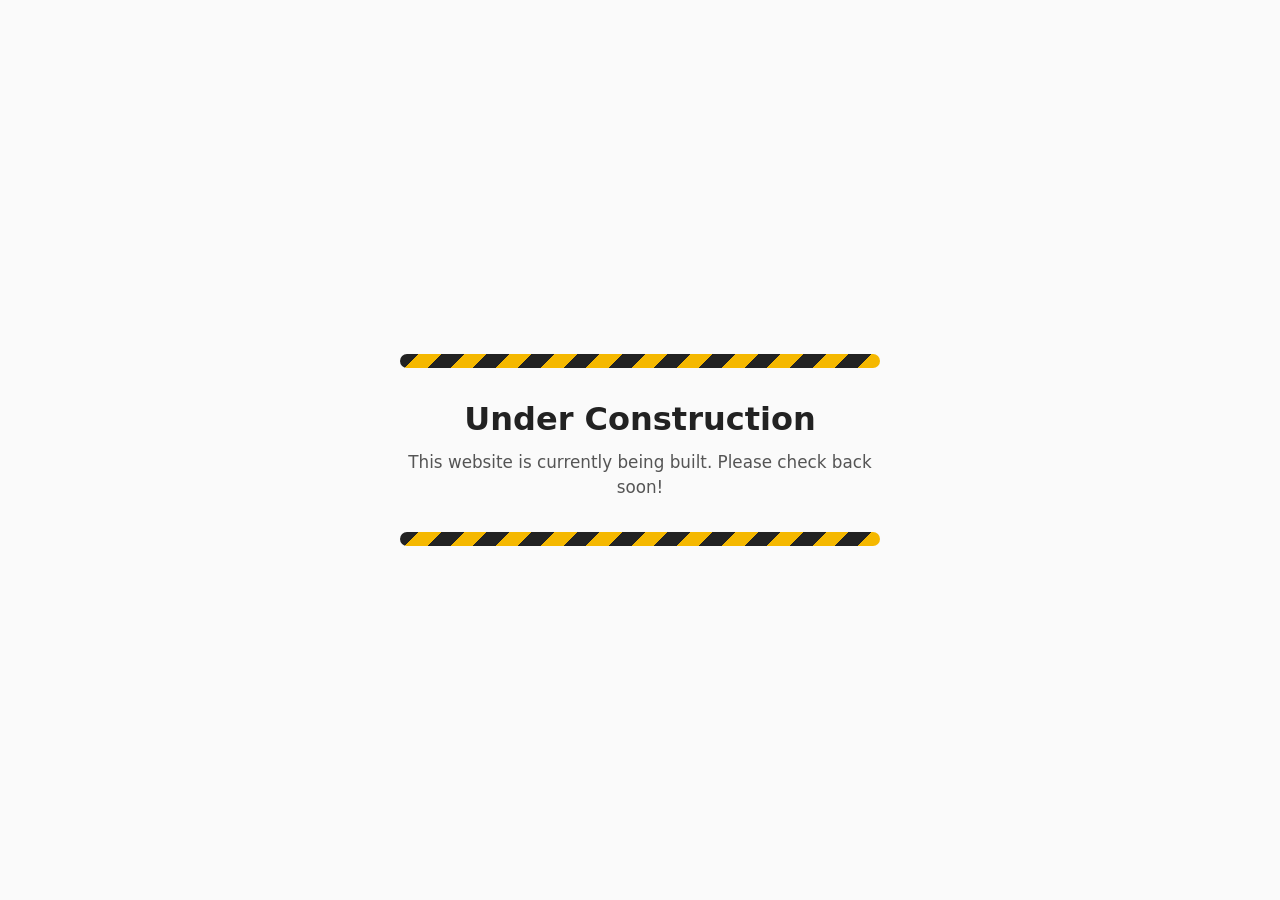
==== index.html @ c9ca651b "first commit" ====
<!DOCTYPE html>
<html lang="en">
<head>
  <meta charset="UTF-8">
  <meta name="viewport" content="width=device-width, initial-scale=1">
  <title>Under Construction</title>
  <style>
    * { box-sizing: border-box; margin: 0; padding: 0; }

    html, body { height: 100%; }

    body {
      display: flex;
      align-items: center;
      justify-content: center;
      font-family: system-ui, -apple-system, "Segoe UI", Roboto, sans-serif;
      background: #fafafa;
      color: #222;
      text-align: center;
      padding: 1.5rem;
    }

    .box {
      max-width: 480px;
    }

    .stripe {
      height: 14px;
      width: 100%;
      margin: 0 auto 2rem;
      border-radius: 7px;
      background: repeating-linear-gradient(
        -45deg,
        #f5b800,
        #f5b800 16px,
        #222 16px,
        #222 32px
      );
    }

    h1 {
      font-size: 2rem;
      margin-bottom: 0.75rem;
    }

    p {
      font-size: 1.05rem;
      color: #555;
      line-height: 1.5;
    }

    @media (prefers-color-scheme: dark) {
      body { background: #181818; color: #f0f0f0; }
      p { color: #aaa; }
    }
  </style>
</head>
<body>
  <main class="box">
    <div class="stripe"></div>
    <h1>Under Construction</h1>
    <p>This website is currently being built. Please check back soon!</p>
    <div class="stripe" style="margin: 2rem auto 0;"></div>
  </main>
</body>
</html>
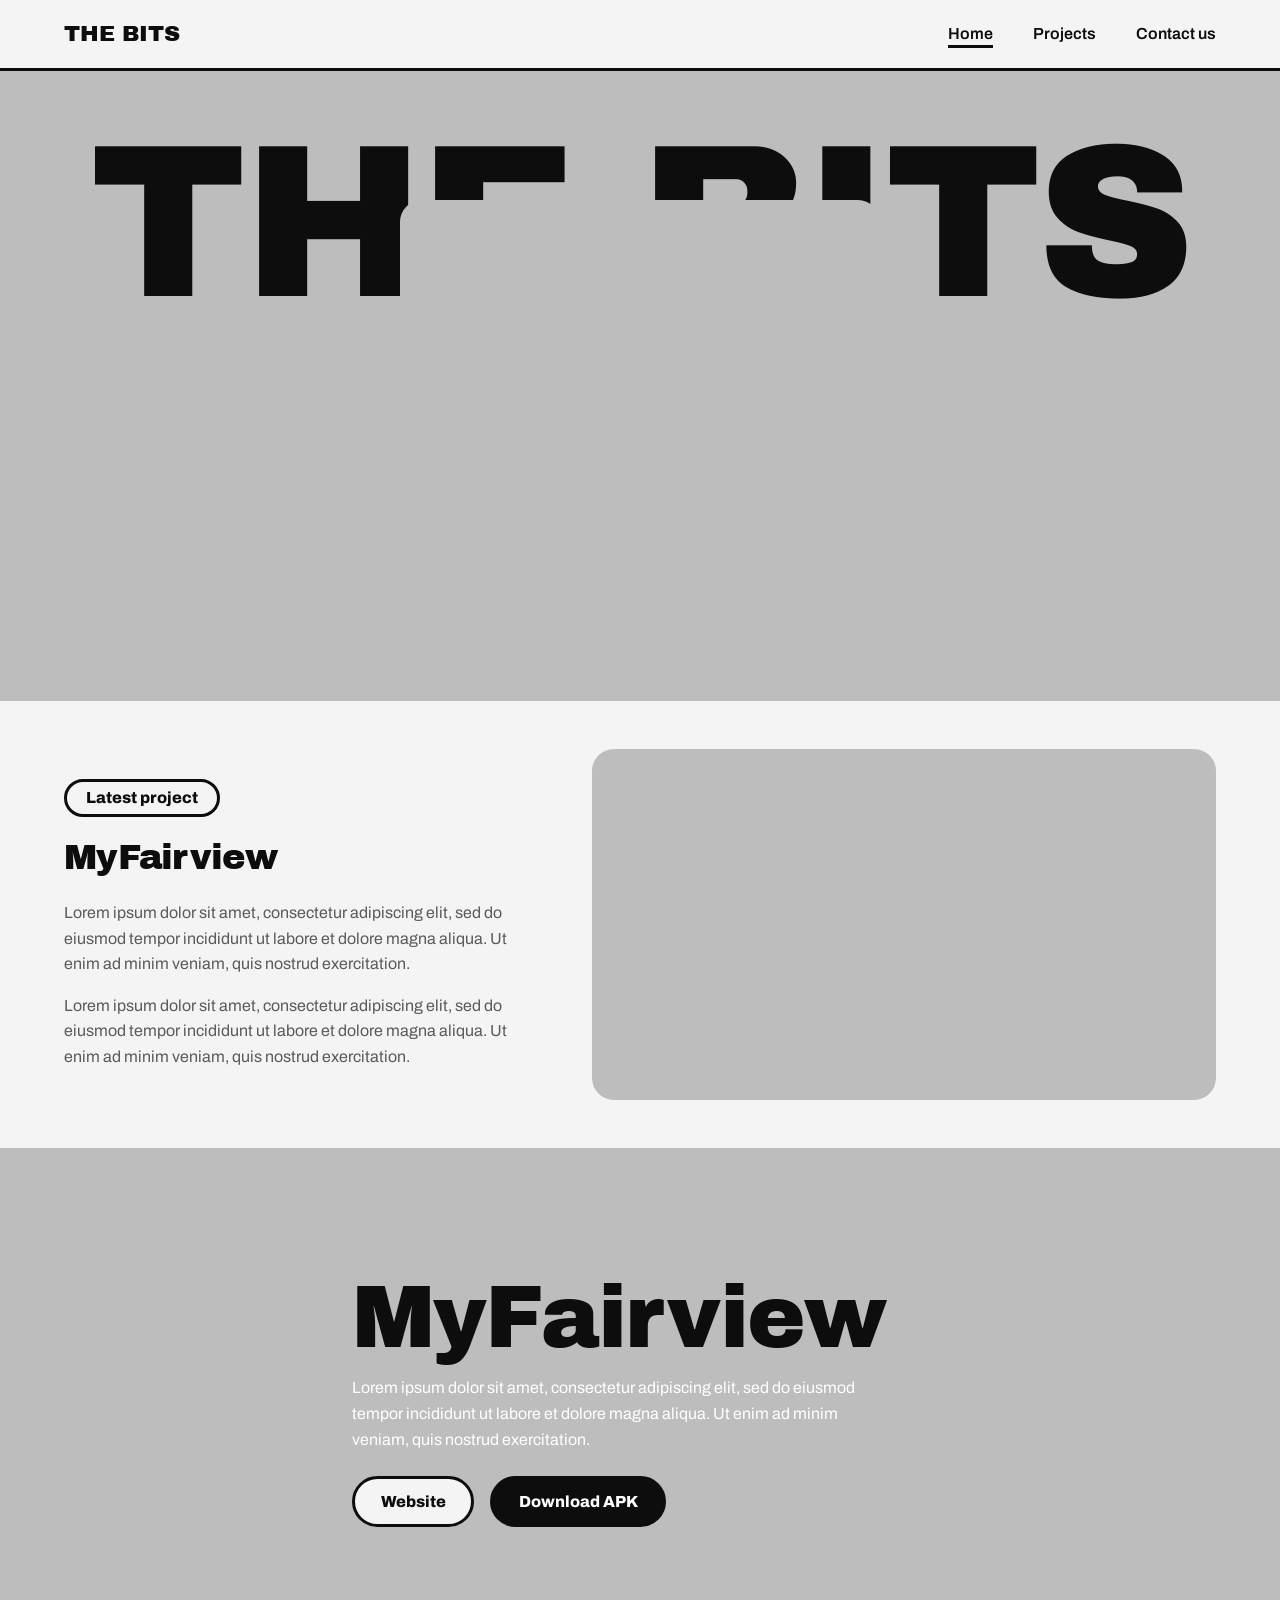
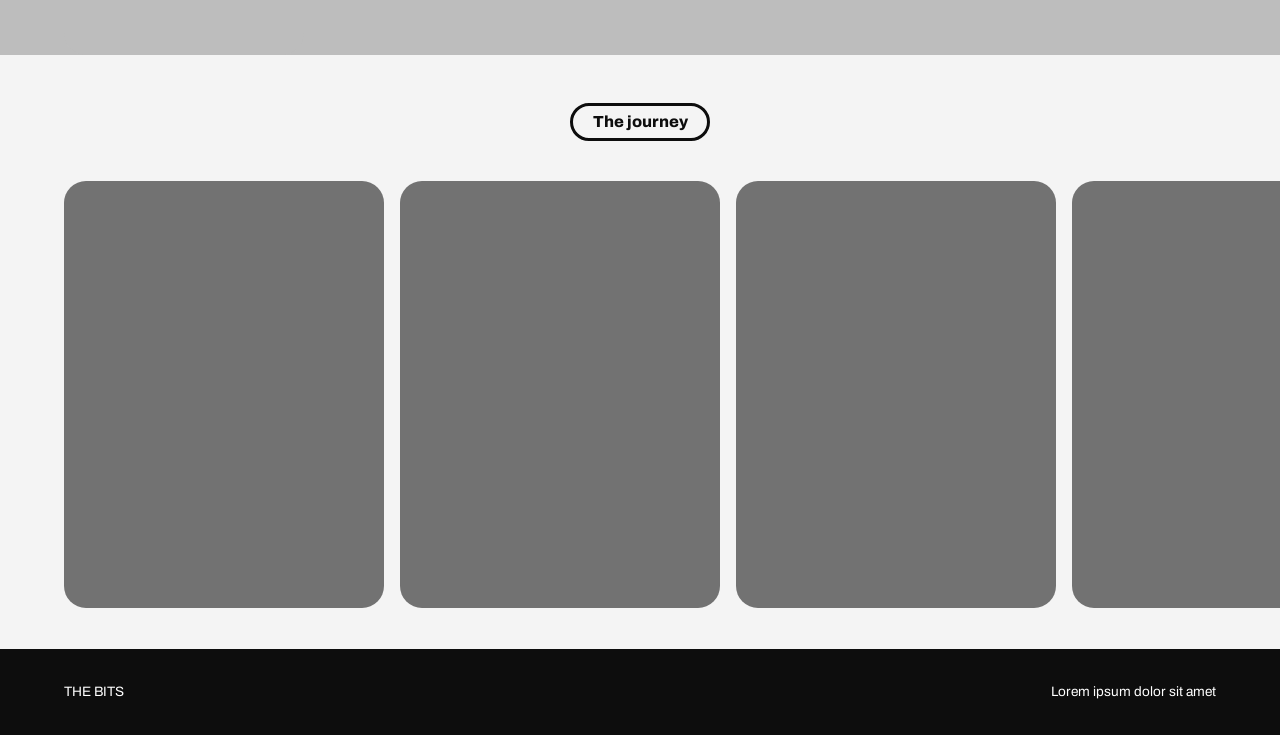
==== commit 8ded0b99: "Commit" ====
--- a/index.html
+++ b/index.html
@@ -1,66 +1,69 @@
 <!DOCTYPE html>
-<html lang="en">
-<head>
-  <meta charset="UTF-8">
-  <meta name="viewport" content="width=device-width, initial-scale=1">
-  <title>Under Construction</title>
-  <style>
-    * { box-sizing: border-box; margin: 0; padding: 0; }
+<html lang="en"><head><meta charset="utf-8">
+<meta name="viewport" content="width=device-width, initial-scale=1">
+<title>THE BITS</title><link rel="stylesheet" href="style.css"></head><body>
+<header class="nav">
+  <a class="logo" href="index.html">THE BITS</a>
+  <nav><ul>
+    <li><a href="index.html" class="active">Home</a></li>
+    <li><a href="projects.html" class="">Projects</a></li>
+    <li><a href="contact.html" class="">Contact us</a></li>
+  </ul></nav>
+</header>
+<!-- D: HERO. Big text sits BEHIND the png. Put a transparent PNG in the box. -->
+<section class="hero">
+  <h1>THE BITS</h1>
+  <div class="media">
+    <!-- <img src="F_Images/hero.png" alt=""> -->
+  </div>
+</section>
 
-    html, body { height: 100%; }
+<!-- A: LATEST PROJECT + DEMO VIDEO -->
+<section class="latest">
+  <div>
+    <span class="pill">Latest project</span>
+    <h2>MyFairview</h2><br>
+    <p>Lorem ipsum dolor sit amet, consectetur adipiscing elit, sed do eiusmod tempor incididunt ut labore et dolore magna aliqua. Ut enim ad minim veniam, quis nostrud exercitation.</p><p>Lorem ipsum dolor sit amet, consectetur adipiscing elit, sed do eiusmod tempor incididunt ut labore et dolore magna aliqua. Ut enim ad minim veniam, quis nostrud exercitation.</p>
+  </div>
+  <div class="media wide">
+    <!-- <video src="F_Website/myfairview-demo.mp4" controls></video> -->
+  </div>
+</section>
 
-    body {
-      display: flex;
-      align-items: center;
-      justify-content: center;
-      font-family: system-ui, -apple-system, "Segoe UI", Roboto, sans-serif;
-      background: #fafafa;
-      color: #222;
-      text-align: center;
-      padding: 1.5rem;
-    }
+<!-- B: PHONE RECORDING + BACKGROUND PHOTO + BUTTONS -->
+<section class="band">
+  <div class="media bg">
+    <!-- background photo: <img src="F_Images/band-bg.jpg" alt=""> -->
+  </div>
+  <div class="band-inner">
+    <div class="media phone">
+      <!-- <video src="F_App/myfairview-phone.mp4" autoplay muted loop playsinline></video> -->
+    </div>
+    <div>
+      <h2>MyFairview</h2>
+      <p>Lorem ipsum dolor sit amet, consectetur adipiscing elit, sed do eiusmod tempor incididunt ut labore et dolore magna aliqua. Ut enim ad minim veniam, quis nostrud exercitation.</p>
+      <div class="btns">
+        <a class="btn light" href="#">Website</a>
+        <a class="btn" href="F_App/myfairview.apk" download>Download APK</a>
+      </div>
+    </div>
+  </div>
+</section>
 
-    .box {
-      max-width: 480px;
-    }
-
-    .stripe {
-      height: 14px;
-      width: 100%;
-      margin: 0 auto 2rem;
-      border-radius: 7px;
-      background: repeating-linear-gradient(
-        -45deg,
-        #f5b800,
-        #f5b800 16px,
-        #222 16px,
-        #222 32px
-      );
-    }
-
-    h1 {
-      font-size: 2rem;
-      margin-bottom: 0.75rem;
-    }
-
-    p {
-      font-size: 1.05rem;
-      color: #555;
-      line-height: 1.5;
-    }
-
-    @media (prefers-color-scheme: dark) {
-      body { background: #181818; color: #f0f0f0; }
-      p { color: #aaa; }
-    }
-  </style>
-</head>
-<body>
-  <main class="box">
-    <div class="stripe"></div>
-    <h1>Under Construction</h1>
-    <p>This website is currently being built. Please check back soon!</p>
-    <div class="stripe" style="margin: 2rem auto 0;"></div>
-  </main>
-</body>
-</html>+<!-- C: CAROUSEL — journey photos. Add as many slides as you want. -->
+<section class="center" style="padding-bottom:1rem"><span class="pill">The journey</span></section>
+<div class="carousel">
+  <div class="media"><!-- <img src="F_Carousel/1.jpg" alt=""> --></div>
+  <div class="media"><!-- <img src="F_Carousel/2.jpg" alt=""> --></div>
+  <div class="media"><!-- <img src="F_Carousel/3.jpg" alt=""> --></div>
+  <div class="media"><!-- <img src="F_Carousel/4.jpg" alt=""> --></div>
+  <div class="media"><!-- <img src="F_Carousel/5.jpg" alt=""> --></div>
+  <div class="media"><!-- <img src="F_Carousel/6.jpg" alt=""> --></div>
+  <div class="media"><!-- <img src="F_Carousel/7.jpg" alt=""> --></div>
+  <div class="media"><!-- <img src="F_Carousel/8.jpg" alt=""> --></div>
+  <div class="media"><!-- <img src="F_Carousel/9.jpg" alt=""> --></div>
+  <div class="media"><!-- <img src="F_Carousel/10.jpg" alt=""> --></div>
+  <div class="media"><!-- <img src="F_Carousel/11.jpg" alt=""> --></div>
+  <div class="media"><!-- <img src="F_Carousel/12.jpg" alt=""> --></div>
+</div><br>
+<footer><span>THE BITS</span><span>Lorem ipsum dolor sit amet</span></footer></body></html>
--- a/style.css
+++ b/style.css
@@ -0,0 +1,132 @@
+/* =====================================================
+   THE BITS — ALL COLORS, FONTS & TEXT SIZES LIVE HERE
+   Change a value in :root and it updates every page.
+   ===================================================== */
+@import url('https://fonts.googleapis.com/css2?family=Archivo:wght@400;600;800;900&family=Archivo+Black&display=swap');
+
+:root {
+  /* ---- COLORS ---- */
+  --c-bg:        #f4f4f4;   /* page background */
+  --c-text:      #0d0d0d;   /* main text */
+  --c-text-soft: #5a5a5a;   /* paragraphs */
+  --c-dark:      #0d0d0d;   /* nav, buttons, footer */
+  --c-on-dark:   #ffffff;   /* text on dark */
+  --c-media:     #bdbdbd;   /* grey placeholder for photos/videos */
+  --c-band:      #8f8f8f;   /* grey section bands */
+  --c-card:      #dcdcdc;   /* contact cards */
+
+  /* ---- FONTS ---- */
+  --f-display: 'Archivo Black', 'Arial Black', sans-serif;  /* big bold titles */
+  --f-body:    'Archivo', Arial, sans-serif;                /* everything else */
+
+  /* ---- TEXT SIZES ---- */
+  --t-hero:    clamp(4rem, 17vw, 14rem);   /* "THE BITS" */
+  --t-title:   clamp(2.4rem, 7vw, 5.5rem); /* page/section titles */
+  --t-sub:     clamp(1.4rem, 3vw, 2.2rem); /* project names */
+  --t-body:    1rem;
+  --t-small:   .85rem;
+
+  /* ---- LAYOUT ---- */
+  --radius: 22px;
+  --pad: clamp(1rem, 5vw, 4rem);
+}
+
+/* ---------- base ---------- */
+* { box-sizing: border-box; margin: 0; }
+body { background: var(--c-bg); color: var(--c-text); font: var(--t-body)/1.6 var(--f-body); }
+a { color: inherit; text-decoration: none; }
+p { color: var(--c-text-soft); max-width: 60ch; }
+h1, h2, h3 { font-family: var(--f-display); line-height: .95; font-weight: 400; letter-spacing: -.02em; }
+h1 { font-size: var(--t-title); }
+h2 { font-size: var(--t-sub); }
+section { padding: 3rem var(--pad); position: relative; }
+
+/* ---------- nav ---------- */
+.nav { display: flex; justify-content: space-between; align-items: center; padding: 1rem var(--pad);
+  background: var(--c-bg); border-bottom: 3px solid var(--c-dark); position: sticky; top: 0; z-index: 10; }
+.logo { font-family: var(--f-display); font-size: 1.4rem; }
+.nav ul { display: flex; gap: clamp(1rem, 4vw, 2.5rem); list-style: none; padding: 0; font-weight: 600; }
+.nav a:hover, .nav a.active { text-decoration: underline; text-underline-offset: 6px; text-decoration-thickness: 3px; }
+
+/* ---------- MEDIA PLACEHOLDERS ----------
+   Every grey box is <div class="media ...">.
+   To add a photo/video, put an <img> or <video> INSIDE the div.
+   The grey disappears automatically.                          */
+.media { background: var(--c-media); border-radius: var(--radius); overflow: hidden; position: relative; }
+.media:has(img, video) { background: none; }
+.media img, .media video { width: 100%; height: 100%; object-fit: cover; display: block; }
+.phone { aspect-ratio: 9 / 19; width: min(100%, 240px); }
+.wide  { aspect-ratio: 16 / 9; width: 100%; }
+.bg { position: absolute; inset: 0; border-radius: 0; z-index: 0; } /* full-section background photo */
+
+/* ---------- pills, buttons ---------- */
+.pill { display: inline-block; border: 3px solid var(--c-dark); border-radius: 99px; padding: .2rem 1.2rem;
+  font-weight: 800; background: var(--c-bg); margin-bottom: 1.5rem; }
+.btn { display: inline-block; padding: .6rem 1.6rem; border-radius: 99px; background: var(--c-dark);
+  color: var(--c-on-dark); font-weight: 800; border: 3px solid var(--c-dark); }
+.btn.light { background: var(--c-bg); color: var(--c-text); }
+.btn:hover { transform: translateY(-2px); }
+
+/* ---------- HOME: hero (D) ---------- */
+.hero { background: var(--c-media); min-height: 70vh; display: grid; place-items: center; overflow: hidden; padding: 0; }
+.hero h1 { font-size: var(--t-hero); position: absolute; top: 8%; left: 0; right: 0; text-align: center; z-index: 1; }
+.hero .media { z-index: 2; width: min(80%, 480px); aspect-ratio: 1; margin-top: 12vh; }
+
+/* ---------- HOME: latest project (A) ---------- */
+.latest { display: grid; grid-template-columns: 1fr 1.3fr; gap: 3rem; align-items: center; }
+.latest p + p { margin-top: 1rem; }
+
+/* ---------- HOME: project band (B) ---------- */
+.band { background: var(--c-band); overflow: hidden; }
+.band-inner { position: relative; z-index: 1; display: flex; gap: 3rem; align-items: center; flex-wrap: wrap; }
+.band .phone { margin: -5rem 0; } /* phone sticks out of the band */
+.band h2 { font-size: var(--t-title); margin-bottom: 1rem; }
+.band p { color: var(--c-on-dark); }
+.band .btns { display: flex; gap: 1rem; margin-top: 1.5rem; flex-wrap: wrap; }
+.band-inner > div:last-child { padding: 5rem 0; }
+
+/* ---------- HOME: carousel (C) ----------
+   Swipe / scroll sideways. Add as many .slide as you want.   */
+.carousel { display: flex; gap: 1rem; overflow-x: auto; scroll-snap-type: x mandatory; padding: 0 var(--pad) 1rem; }
+.carousel .media { flex: 0 0 min(70%, 320px); aspect-ratio: 3 / 4; scroll-snap-align: center; background-color: #727272; }
+.center { text-align: center; }
+
+/* ---------- PROJECTS page ---------- */
+.page-hero { background: var(--c-media); padding: 5rem var(--pad); text-align: center; position: relative; overflow: hidden; }
+.page-hero h1 { position: relative; z-index: 1; font-size: var(--t-hero); }
+.project { background: var(--c-band); padding-top: 4rem; }
+.project.special { background: var(--c-dark); }
+.project.special h2, .project.special p { color: var(--c-on-dark); }
+.project .pill { position: absolute; top: -1.3rem; left: 50%; transform: translateX(-50%); margin: 0; }
+.project-media { display: flex; gap: 2rem; align-items: flex-end; justify-content: center; }
+.project.flip .project-media { flex-direction: row-reverse; }
+.project-media .wide { max-width: 640px; }
+.project .text { margin-top: 2rem; max-width: 70ch; margin-inline: auto; }
+.project .text p { color: inherit; }
+.achievements { background: var(--c-dark); color: var(--c-on-dark); }
+.achievements ul { list-style: none; padding: 0; display: grid; gap: 1rem; grid-template-columns: repeat(auto-fit, minmax(220px, 1fr)); }
+.achievements li { border: 3px solid var(--c-on-dark); border-radius: var(--radius); padding: 1.2rem; }
+.achievements li strong { display: block; font-family: var(--f-display); font-weight: 400; font-size: 1.3rem; }
+.achievements p { color: var(--c-media); }
+.achievements h2 { margin-bottom: 1.5rem; }
+
+/* ---------- CONTACT page ---------- */
+.contact-top { text-align: center; }
+.contact-top p { margin: 1.5rem auto 0; }
+.cards { display: grid; grid-template-columns: repeat(auto-fit, minmax(190px, 1fr)); gap: 1.2rem; padding: 0 var(--pad) 3rem; }
+.card { background: var(--c-card); border: 3px solid var(--c-dark); border-radius: var(--radius); padding: 1.5rem; }
+.card svg { width: 38px; height: 38px; fill: var(--c-dark); margin-bottom: 1rem; }
+.card strong { display: block; font-family: var(--f-display); font-weight: 400; }
+.card span { color: var(--c-text-soft); font-size: var(--t-small); }
+.contact-photo { height: 340px; border-radius: 0; }
+
+/* ---------- footer ---------- */
+footer { background: var(--c-dark); color: var(--c-on-dark); padding: 2rem var(--pad); font-size: var(--t-small); display: flex; justify-content: space-between; }
+
+/* ---------- mobile ---------- */
+@media (max-width: 760px) {
+  .latest { grid-template-columns: 1fr; }
+  .project-media, .project.flip .project-media { flex-direction: column; align-items: center; }
+  .band .phone { margin: 0; }
+  .band-inner > div:last-child { padding: 0; }
+}
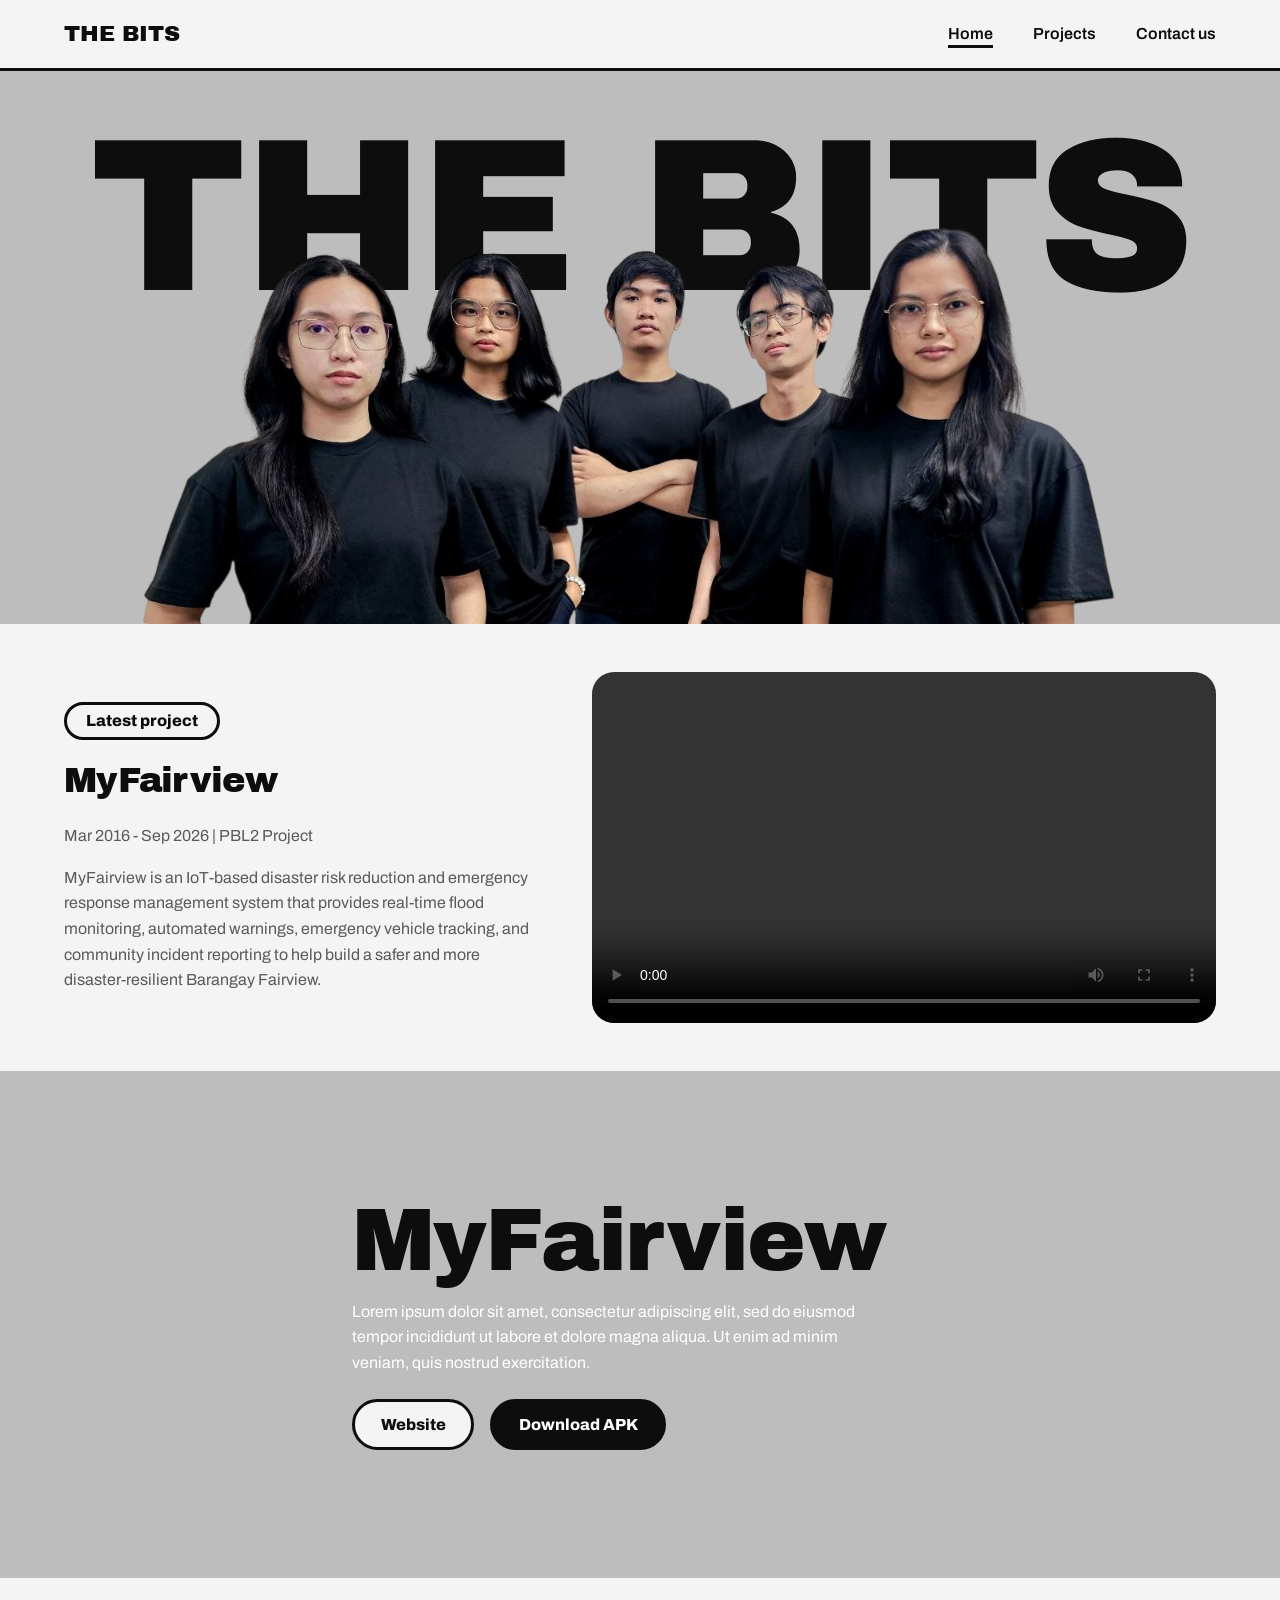
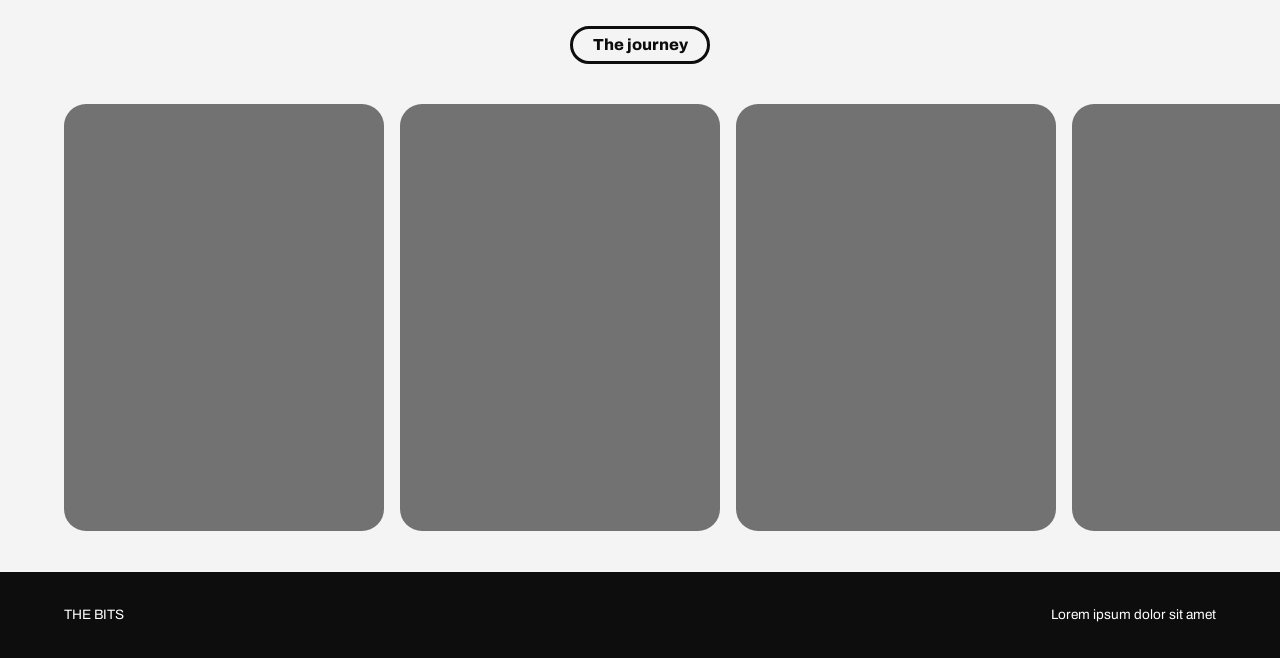
==== commit 4e8d195b: "Check" ====
--- a/index.html
+++ b/index.html
@@ -14,7 +14,7 @@
 <section class="hero">
   <h1>THE BITS</h1>
   <div class="media">
-    <!-- <img src="F_Images/hero.png" alt=""> -->
+    <img src="F_Images/GP.png" alt="">
   </div>
 </section>
 
@@ -23,10 +23,10 @@
   <div>
     <span class="pill">Latest project</span>
     <h2>MyFairview</h2><br>
-    <p>Lorem ipsum dolor sit amet, consectetur adipiscing elit, sed do eiusmod tempor incididunt ut labore et dolore magna aliqua. Ut enim ad minim veniam, quis nostrud exercitation.</p><p>Lorem ipsum dolor sit amet, consectetur adipiscing elit, sed do eiusmod tempor incididunt ut labore et dolore magna aliqua. Ut enim ad minim veniam, quis nostrud exercitation.</p>
+    <p>Mar 2016 - Sep 2026 | PBL2 Project</p><p>MyFairview is an IoT-based disaster risk reduction and emergency response management system that provides real-time flood monitoring, automated warnings, emergency vehicle tracking, and community incident reporting to help build a safer and more disaster-resilient Barangay Fairview.</p>
   </div>
   <div class="media wide">
-    <!-- <video src="F_Website/myfairview-demo.mp4" controls></video> -->
+    <video src="F_Website/ExampleVid.mp4" controls></video>
   </div>
 </section>
 
@@ -37,13 +37,13 @@
   </div>
   <div class="band-inner">
     <div class="media phone">
-      <!-- <video src="F_App/myfairview-phone.mp4" autoplay muted loop playsinline></video> -->
+      <video src="F_App/MyFairview_Example.mp4" autoplay muted loop playsinline></video>
     </div>
     <div>
       <h2>MyFairview</h2>
       <p>Lorem ipsum dolor sit amet, consectetur adipiscing elit, sed do eiusmod tempor incididunt ut labore et dolore magna aliqua. Ut enim ad minim veniam, quis nostrud exercitation.</p>
       <div class="btns">
-        <a class="btn light" href="#">Website</a>
+        <a class="btn light" href="https://msha30.github.io/MyFairview/">Website</a>
         <a class="btn" href="F_App/myfairview.apk" download>Download APK</a>
       </div>
     </div>
--- a/style.css
+++ b/style.css
@@ -68,9 +68,9 @@
 .btn:hover { transform: translateY(-2px); }
 
 /* ---------- HOME: hero (D) ---------- */
-.hero { background: var(--c-media); min-height: 70vh; display: grid; place-items: center; overflow: hidden; padding: 0; }
+.hero { background: var(--c-media); min-height: 30vh; display: grid; place-items: center; overflow: hidden; padding: 0; }
 .hero h1 { font-size: var(--t-hero); position: absolute; top: 8%; left: 0; right: 0; text-align: center; z-index: 1; }
-.hero .media { z-index: 2; width: min(80%, 480px); aspect-ratio: 1; margin-top: 12vh; }
+.hero .media { z-index: 2; width: min(80%, 1080px); aspect-ratio: 2.3; margin-top: 12vh; }
 
 /* ---------- HOME: latest project (A) ---------- */
 .latest { display: grid; grid-template-columns: 1fr 1.3fr; gap: 3rem; align-items: center; }
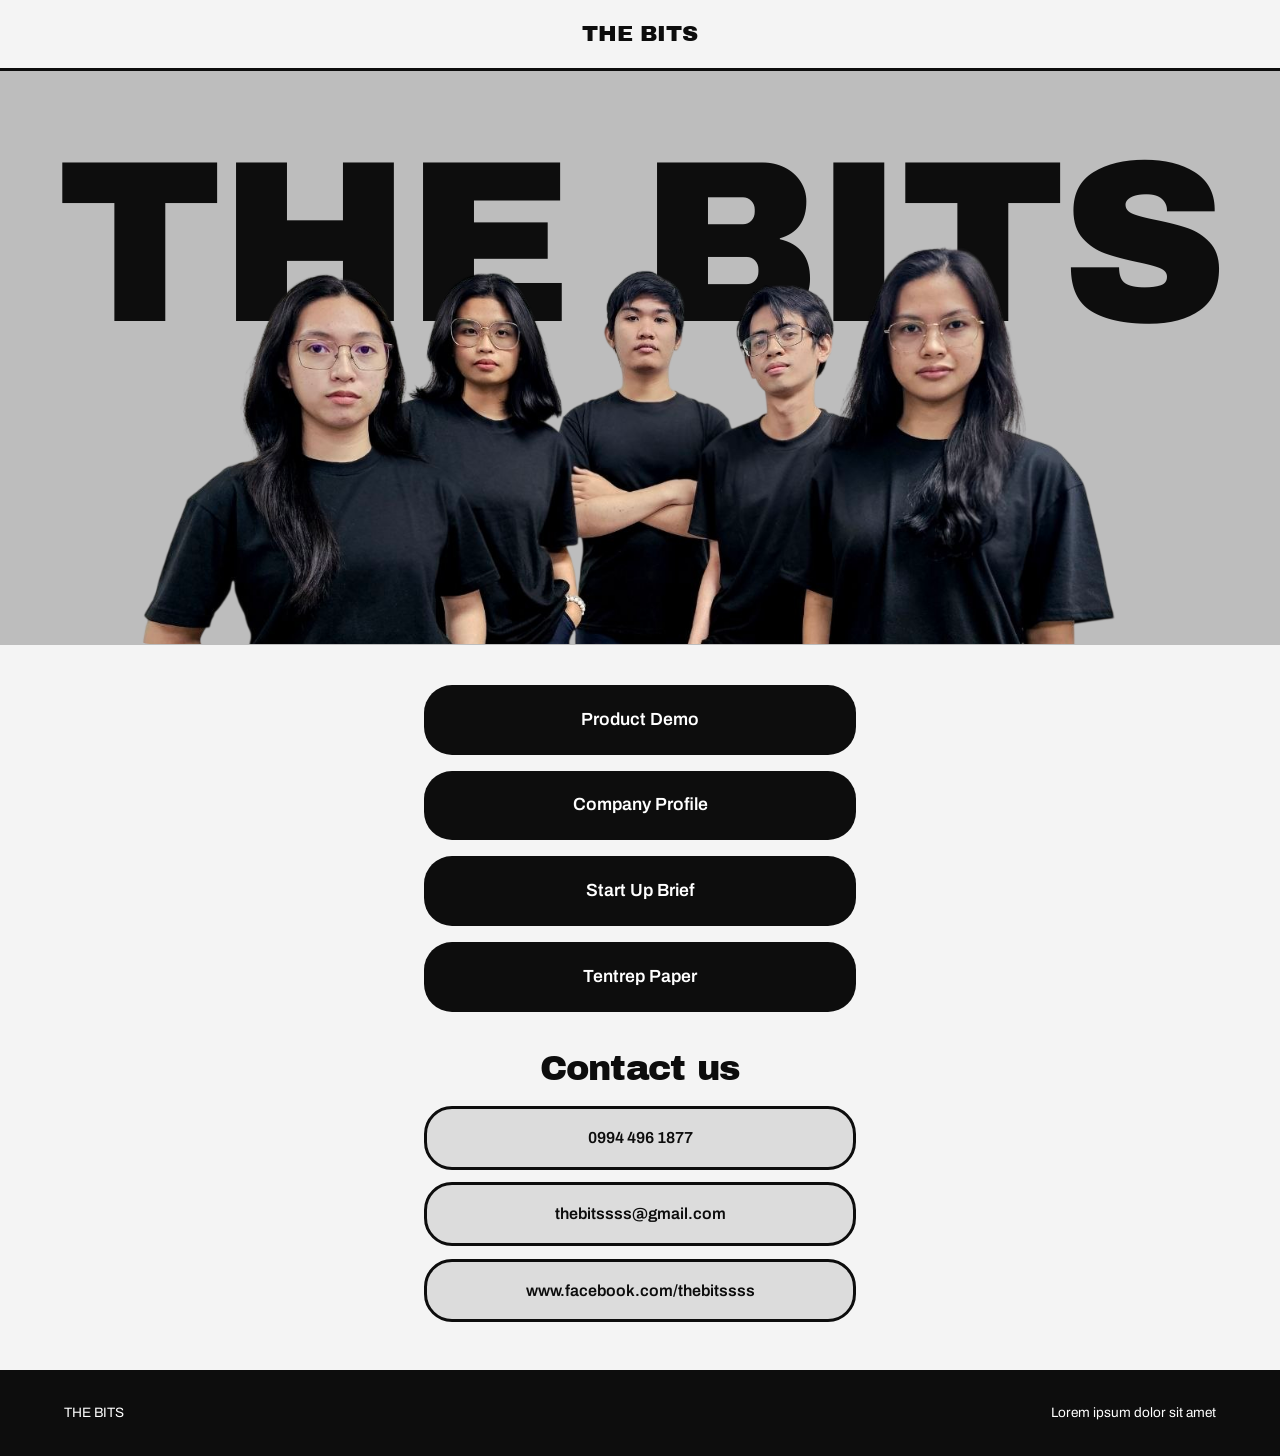
==== commit 643e2124: "Adjust" ====
--- a/index.html
+++ b/index.html
@@ -4,12 +4,7 @@
 <title>THE BITS</title><link rel="stylesheet" href="style.css"></head><body>
 <header class="nav">
   <a class="logo" href="index.html">THE BITS</a>
-  <nav><ul>
-    <li><a href="index.html" class="active">Home</a></li>
-    <li><a href="projects.html" class="">Projects</a></li>
-    <li><a href="contact.html" class="">Contact us</a></li>
-  </ul></nav>
-</header>
+  </header>
 <!-- D: HERO. Big text sits BEHIND the png. Put a transparent PNG in the box. -->
 <section class="hero">
   <h1>THE BITS</h1>
@@ -18,52 +13,30 @@
   </div>
 </section>
 
-<!-- A: LATEST PROJECT + DEMO VIDEO -->
-<section class="latest">
-  <div>
-    <span class="pill">Latest project</span>
-    <h2>MyFairview</h2><br>
-    <p>Mar 2016 - Sep 2026 | PBL2 Project</p><p>MyFairview is an IoT-based disaster risk reduction and emergency response management system that provides real-time flood monitoring, automated warnings, emergency vehicle tracking, and community incident reporting to help build a safer and more disaster-resilient Barangay Fairview.</p>
-  </div>
-  <div class="media wide">
-    <video src="F_Website/ExampleVid.mp4" controls></video>
-  </div>
+<!-- ============ LINK LIST ============ -->
+<section class="links">
+  <a class="link-btn" href="#" target="_blank" rel="noopener">Product Demo</a>
+  <a class="link-btn" href="#" target="_blank" rel="noopener">Company Profile</a>
+  <a class="link-btn" href="https://drive.google.com/file/d/137h_nHQdsZjE1wdwB-RceeWCKYjRRDox/view?usp=drive_link" target="_blank" rel="noopener">Start Up Brief</a>
+  <a class="link-btn" href="#" target="_blank" rel="noopener">Tentrep Paper</a>
 </section>
 
-<!-- B: PHONE RECORDING + BACKGROUND PHOTO + BUTTONS -->
-<section class="band">
-  <div class="media bg">
-    <!-- background photo: <img src="F_Images/band-bg.jpg" alt=""> -->
-  </div>
-  <div class="band-inner">
-    <div class="media phone">
-      <video src="F_App/MyFairview_Example.mp4" autoplay muted loop playsinline></video>
-    </div>
-    <div>
-      <h2>MyFairview</h2>
-      <p>Lorem ipsum dolor sit amet, consectetur adipiscing elit, sed do eiusmod tempor incididunt ut labore et dolore magna aliqua. Ut enim ad minim veniam, quis nostrud exercitation.</p>
-      <div class="btns">
-        <a class="btn light" href="https://msha30.github.io/MyFairview/">Website</a>
-        <a class="btn" href="F_App/myfairview.apk" download>Download APK</a>
-      </div>
-    </div>
-  </div>
+<!-- ============ CONTACT DETAILS ============ -->
+<section class="contact">
+  <h2>Contact us</h2>
+  <button class="contact-item" data-copy="0994 496 1877">0994 496 1877<small></small></button>
+  <button class="contact-item" data-copy="thebitssss@gmail.com">thebitssss@gmail.com<small></small></button>
+  <a class="contact-item" href="https://www.facebook.com/thebitssss" target="_blank" rel="noopener">www.facebook.com/thebitssss<small></small></a>
 </section>
-
-<!-- C: CAROUSEL — journey photos. Add as many slides as you want. -->
-<section class="center" style="padding-bottom:1rem"><span class="pill">The journey</span></section>
-<div class="carousel">
-  <div class="media"><!-- <img src="F_Carousel/1.jpg" alt=""> --></div>
-  <div class="media"><!-- <img src="F_Carousel/2.jpg" alt=""> --></div>
-  <div class="media"><!-- <img src="F_Carousel/3.jpg" alt=""> --></div>
-  <div class="media"><!-- <img src="F_Carousel/4.jpg" alt=""> --></div>
-  <div class="media"><!-- <img src="F_Carousel/5.jpg" alt=""> --></div>
-  <div class="media"><!-- <img src="F_Carousel/6.jpg" alt=""> --></div>
-  <div class="media"><!-- <img src="F_Carousel/7.jpg" alt=""> --></div>
-  <div class="media"><!-- <img src="F_Carousel/8.jpg" alt=""> --></div>
-  <div class="media"><!-- <img src="F_Carousel/9.jpg" alt=""> --></div>
-  <div class="media"><!-- <img src="F_Carousel/10.jpg" alt=""> --></div>
-  <div class="media"><!-- <img src="F_Carousel/11.jpg" alt=""> --></div>
-  <div class="media"><!-- <img src="F_Carousel/12.jpg" alt=""> --></div>
-</div><br>
-<footer><span>THE BITS</span><span>Lorem ipsum dolor sit amet</span></footer></body></html>
+<footer><span>THE BITS</span><span>Lorem ipsum dolor sit amet</span></footer><script>
+document.querySelectorAll('[data-copy]').forEach(function (b) {
+  var label = b.querySelector('small'), old = label.textContent;
+  b.addEventListener('click', function () {
+    navigator.clipboard.writeText(b.dataset.copy).then(function () {
+      label.textContent = 'Copied!';
+      setTimeout(function () { label.textContent = old; }, 1500);
+    });
+  });
+});
+</script>
+</body></html>
--- a/style.css
+++ b/style.css
@@ -20,7 +20,7 @@
   --f-body:    'Archivo', Arial, sans-serif;                /* everything else */
 
   /* ---- TEXT SIZES ---- */
-  --t-hero:    clamp(4rem, 17vw, 14rem);   /* "THE BITS" */
+  --t-hero:    18cqw;   /* "THE BITS" */
   --t-title:   clamp(2.4rem, 7vw, 5.5rem); /* page/section titles */
   --t-sub:     clamp(1.4rem, 3vw, 2.2rem); /* project names */
   --t-body:    1rem;
@@ -42,7 +42,7 @@
 section { padding: 3rem var(--pad); position: relative; }
 
 /* ---------- nav ---------- */
-.nav { display: flex; justify-content: space-between; align-items: center; padding: 1rem var(--pad);
+.nav { display: flex; justify-content: center; align-items: center; padding: 1rem var(--pad);
   background: var(--c-bg); border-bottom: 3px solid var(--c-dark); position: sticky; top: 0; z-index: 10; }
 .logo { font-family: var(--f-display); font-size: 1.4rem; }
 .nav ul { display: flex; gap: clamp(1rem, 4vw, 2.5rem); list-style: none; padding: 0; font-weight: 600; }
@@ -55,78 +55,28 @@
 .media { background: var(--c-media); border-radius: var(--radius); overflow: hidden; position: relative; }
 .media:has(img, video) { background: none; }
 .media img, .media video { width: 100%; height: 100%; object-fit: cover; display: block; }
-.phone { aspect-ratio: 9 / 19; width: min(100%, 240px); }
-.wide  { aspect-ratio: 16 / 9; width: 100%; }
-.bg { position: absolute; inset: 0; border-radius: 0; z-index: 0; } /* full-section background photo */
-
-/* ---------- pills, buttons ---------- */
-.pill { display: inline-block; border: 3px solid var(--c-dark); border-radius: 99px; padding: .2rem 1.2rem;
-  font-weight: 800; background: var(--c-bg); margin-bottom: 1.5rem; }
-.btn { display: inline-block; padding: .6rem 1.6rem; border-radius: 99px; background: var(--c-dark);
-  color: var(--c-on-dark); font-weight: 800; border: 3px solid var(--c-dark); }
-.btn.light { background: var(--c-bg); color: var(--c-text); }
-.btn:hover { transform: translateY(-2px); }
 
 /* ---------- HOME: hero (D) ---------- */
-.hero { background: var(--c-media); min-height: 30vh; display: grid; place-items: center; overflow: hidden; padding: 0; }
-.hero h1 { font-size: var(--t-hero); position: absolute; top: 8%; left: 0; right: 0; text-align: center; z-index: 1; }
-.hero .media { z-index: 2; width: min(80%, 1080px); aspect-ratio: 2.3; margin-top: 12vh; }
+.hero { container-type: inline-size; position: relative; overflow: hidden; padding: 0; background: var(--c-media);
+  aspect-ratio: 2.23 / 1; }
+.hero h1 { position: absolute; top: 5cqw; left: 0; right: 0; text-align: center; white-space: nowrap;
+  font-size: var(--t-hero); z-index: 1; }
+.hero .media { position: absolute; z-index: 2; top: 10cqw; left: 10%; width: 80%; aspect-ratio: 2.3; }
 
-/* ---------- HOME: latest project (A) ---------- */
-.latest { display: grid; grid-template-columns: 1fr 1.3fr; gap: 3rem; align-items: center; }
-.latest p + p { margin-top: 1rem; }
+/* ---------- LINK LIST (link-tree style) ---------- */
+.links { max-width: 560px; margin: 0 auto; padding: 2.5rem var(--pad) 1rem; display: grid; gap: 1rem; }
+.link-btn { display: block; position: relative; text-align: center; padding: 1.3rem 3rem; border-radius: 28px;
+  background: var(--c-dark); color: var(--c-on-dark); font-weight: 600; font-size: 1.1rem; }
+.link-btn:hover { transform: translateY(-2px); }
 
-/* ---------- HOME: project band (B) ---------- */
-.band { background: var(--c-band); overflow: hidden; }
-.band-inner { position: relative; z-index: 1; display: flex; gap: 3rem; align-items: center; flex-wrap: wrap; }
-.band .phone { margin: -5rem 0; } /* phone sticks out of the band */
-.band h2 { font-size: var(--t-title); margin-bottom: 1rem; }
-.band p { color: var(--c-on-dark); }
-.band .btns { display: flex; gap: 1rem; margin-top: 1.5rem; flex-wrap: wrap; }
-.band-inner > div:last-child { padding: 5rem 0; }
-
-/* ---------- HOME: carousel (C) ----------
-   Swipe / scroll sideways. Add as many .slide as you want.   */
-.carousel { display: flex; gap: 1rem; overflow-x: auto; scroll-snap-type: x mandatory; padding: 0 var(--pad) 1rem; }
-.carousel .media { flex: 0 0 min(70%, 320px); aspect-ratio: 3 / 4; scroll-snap-align: center; background-color: #727272; }
-.center { text-align: center; }
-
-/* ---------- PROJECTS page ---------- */
-.page-hero { background: var(--c-media); padding: 5rem var(--pad); text-align: center; position: relative; overflow: hidden; }
-.page-hero h1 { position: relative; z-index: 1; font-size: var(--t-hero); }
-.project { background: var(--c-band); padding-top: 4rem; }
-.project.special { background: var(--c-dark); }
-.project.special h2, .project.special p { color: var(--c-on-dark); }
-.project .pill { position: absolute; top: -1.3rem; left: 50%; transform: translateX(-50%); margin: 0; }
-.project-media { display: flex; gap: 2rem; align-items: flex-end; justify-content: center; }
-.project.flip .project-media { flex-direction: row-reverse; }
-.project-media .wide { max-width: 640px; }
-.project .text { margin-top: 2rem; max-width: 70ch; margin-inline: auto; }
-.project .text p { color: inherit; }
-.achievements { background: var(--c-dark); color: var(--c-on-dark); }
-.achievements ul { list-style: none; padding: 0; display: grid; gap: 1rem; grid-template-columns: repeat(auto-fit, minmax(220px, 1fr)); }
-.achievements li { border: 3px solid var(--c-on-dark); border-radius: var(--radius); padding: 1.2rem; }
-.achievements li strong { display: block; font-family: var(--f-display); font-weight: 400; font-size: 1.3rem; }
-.achievements p { color: var(--c-media); }
-.achievements h2 { margin-bottom: 1.5rem; }
-
-/* ---------- CONTACT page ---------- */
-.contact-top { text-align: center; }
-.contact-top p { margin: 1.5rem auto 0; }
-.cards { display: grid; grid-template-columns: repeat(auto-fit, minmax(190px, 1fr)); gap: 1.2rem; padding: 0 var(--pad) 3rem; }
-.card { background: var(--c-card); border: 3px solid var(--c-dark); border-radius: var(--radius); padding: 1.5rem; }
-.card svg { width: 38px; height: 38px; fill: var(--c-dark); margin-bottom: 1rem; }
-.card strong { display: block; font-family: var(--f-display); font-weight: 400; }
-.card span { color: var(--c-text-soft); font-size: var(--t-small); }
-.contact-photo { height: 340px; border-radius: 0; }
+/* ---------- CONTACT DETAILS ---------- */
+.contact { max-width: 560px; margin: 0 auto; padding: 1.5rem var(--pad) 3rem; display: grid; gap: .8rem; text-align: center; }
+.contact h2 { margin-bottom: .5rem; }
+.contact-item { display: block; width: 100%; font: inherit; font-weight: 600; cursor: pointer; padding: 1rem; border-radius: 28px;
+  background: var(--c-card); color: var(--c-text); border: 3px solid var(--c-dark); }
+.contact-item:hover { background: var(--c-media); }
+.contact-item small { display: block; font-weight: 400; color: var(--c-text-soft); font-size: var(--t-small); }
 
 /* ---------- footer ---------- */
 footer { background: var(--c-dark); color: var(--c-on-dark); padding: 2rem var(--pad); font-size: var(--t-small); display: flex; justify-content: space-between; }
 
-/* ---------- mobile ---------- */
-@media (max-width: 760px) {
-  .latest { grid-template-columns: 1fr; }
-  .project-media, .project.flip .project-media { flex-direction: column; align-items: center; }
-  .band .phone { margin: 0; }
-  .band-inner > div:last-child { padding: 0; }
-}
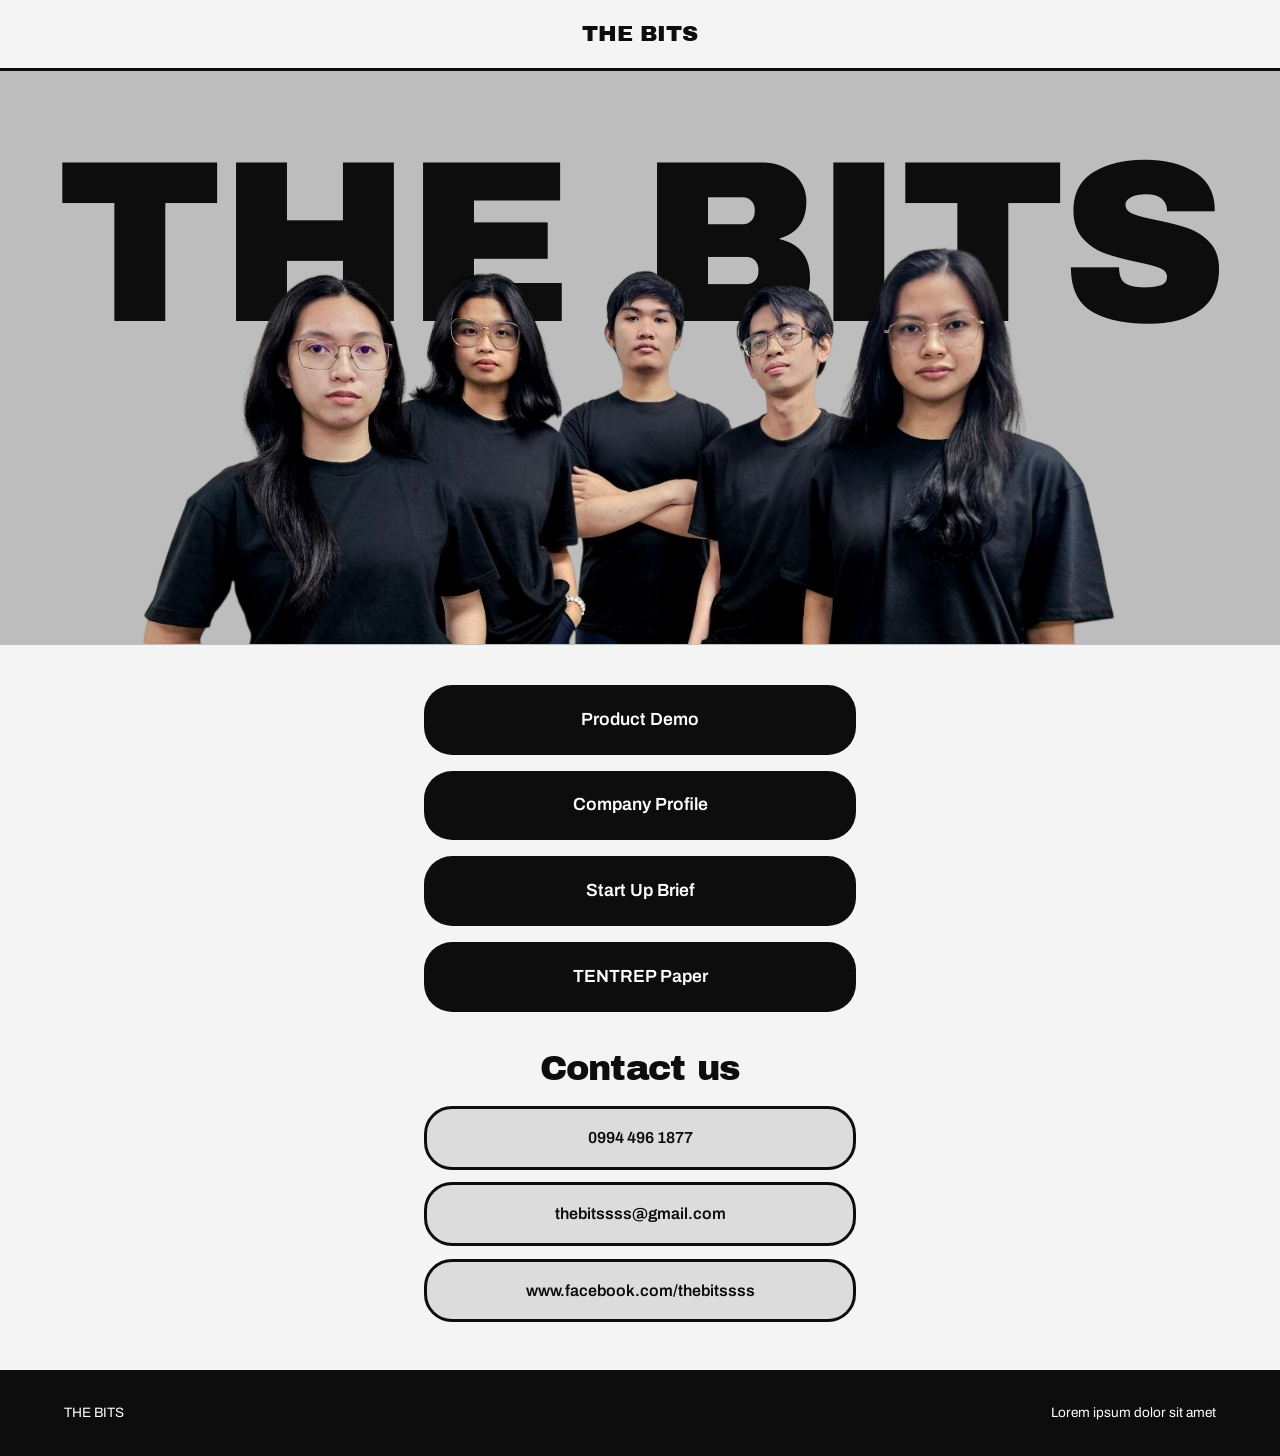
==== commit 8cc40917: "Adjust" ====
--- a/index.html
+++ b/index.html
@@ -18,7 +18,7 @@
   <a class="link-btn" href="#" target="_blank" rel="noopener">Product Demo</a>
   <a class="link-btn" href="#" target="_blank" rel="noopener">Company Profile</a>
   <a class="link-btn" href="https://drive.google.com/file/d/137h_nHQdsZjE1wdwB-RceeWCKYjRRDox/view?usp=drive_link" target="_blank" rel="noopener">Start Up Brief</a>
-  <a class="link-btn" href="#" target="_blank" rel="noopener">Tentrep Paper</a>
+  <a class="link-btn" href="#" target="_blank" rel="noopener">TENTREP Paper</a>
 </section>
 
 <!-- ============ CONTACT DETAILS ============ -->
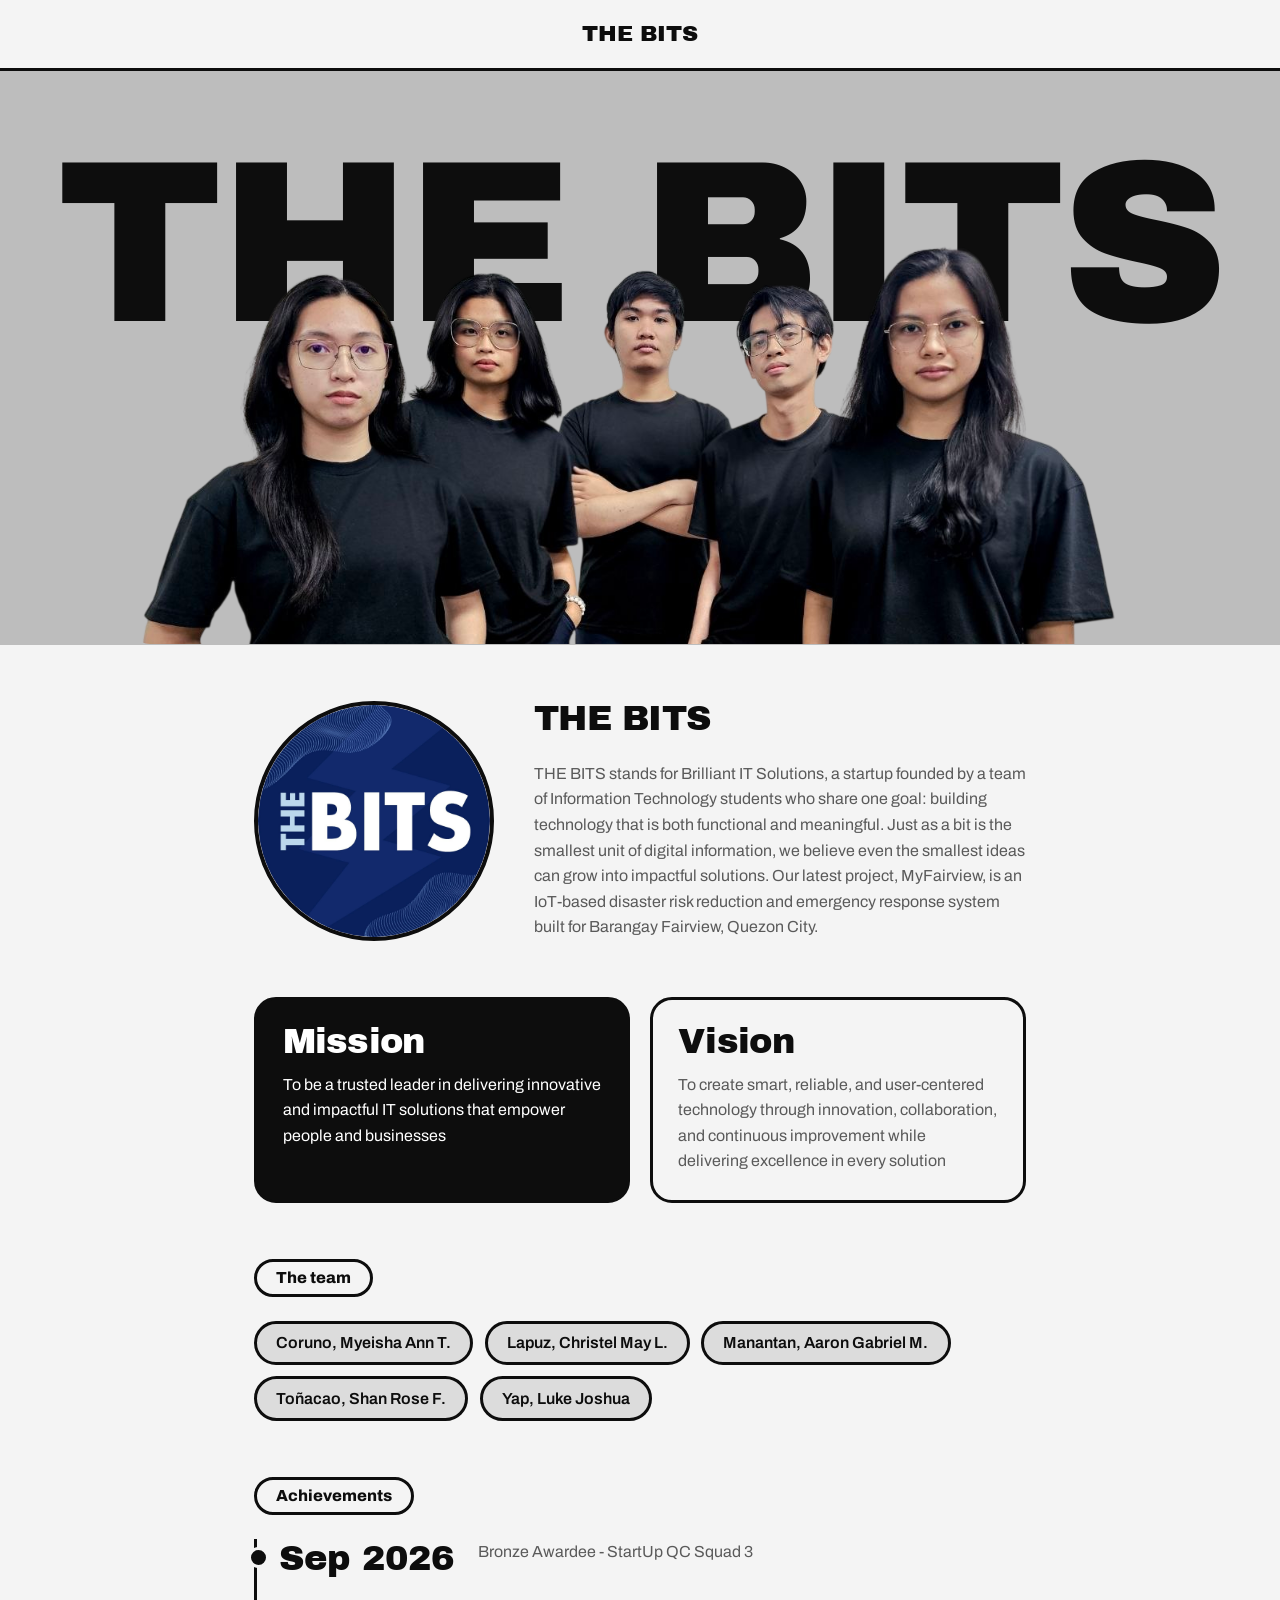
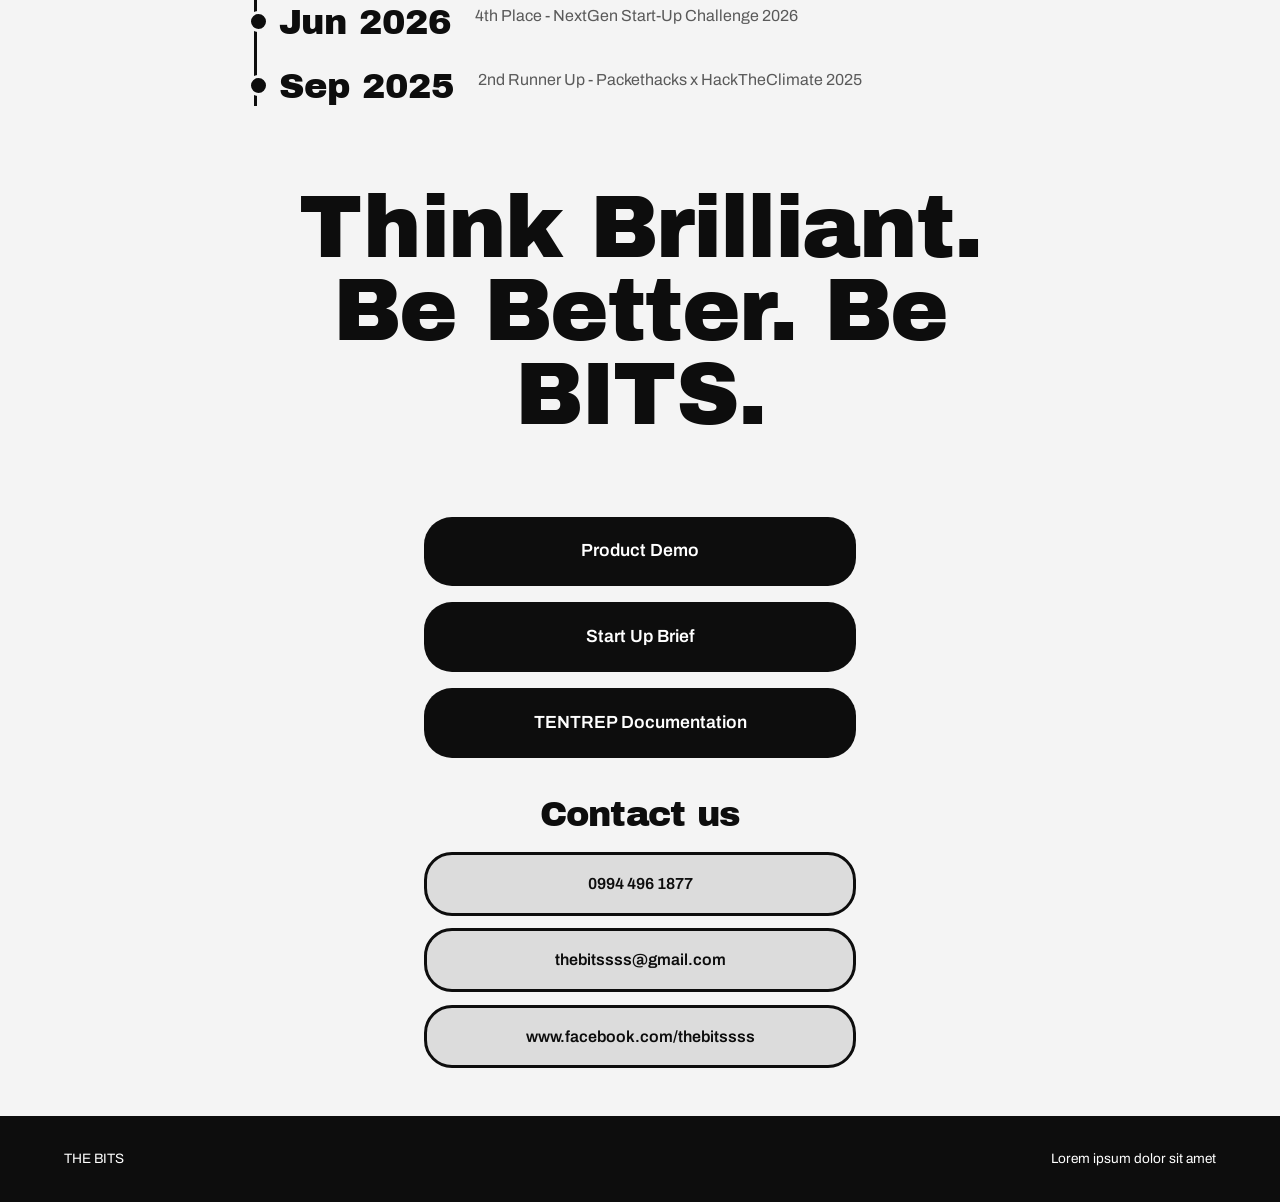
==== commit 82b4b6a0: "Update" ====
--- a/index.html
+++ b/index.html
@@ -13,12 +13,63 @@
   </div>
 </section>
 
+<!-- ============ COMPANY PROFILE ============ -->
+<section class="profile">
+
+  <!-- profile photo + description -->
+  <div class="profile-top">
+    <div class="media avatar">
+      <img src="F_Images/Logo.png" alt="">
+    </div>
+    <div>
+      <h2>THE BITS</h2><br>
+      <p>THE BITS stands for Brilliant IT Solutions, a startup founded by a team of Information Technology students who share one goal: building technology that is both functional and meaningful. Just as a bit is the smallest unit of digital information, we believe even the smallest ideas can grow into impactful solutions. Our latest project, MyFairview, is an IoT-based disaster risk reduction and emergency response system built for Barangay Fairview, Quezon City.</p>
+    </div>
+  </div>
+
+  <!-- mission + vision -->
+  <div class="mv">
+    <div class="mv-card dark">
+      <h3>Mission</h3>
+      <p>To be a trusted leader in delivering innovative and impactful IT solutions that empower people and businesses</p>
+    </div>
+    <div class="mv-card">
+      <h3>Vision</h3>
+      <p>To create smart, reliable, and user-centered technology through innovation, collaboration, and continuous improvement while delivering excellence in every solution</p>
+    </div>
+  </div>
+
+  <!-- student names (copy a <li> to add more) -->
+  <div class="team">
+    <span class="pill">The team</span>
+    <ul>
+      <li>Coruno, Myeisha Ann T.</li>
+      <li>Lapuz, Christel May L.</li>
+      <li>Manantan, Aaron Gabriel M.</li>
+      <li>Toñacao, Shan Rose F.</li>
+      <li>Yap, Luke Joshua</li>
+    </ul>
+  </div>
+
+  <!-- achievements (copy an <li> to add more) -->
+  <div class="achv">
+    <span class="pill">Achievements</span>
+    <ul>
+      <li><b>Sep 2026</b><div><p>Bronze Awardee - StartUp QC Squad 3</p></div></li>
+      <li><b>Jun 2026</b><div><p>4th Place - NextGen Start-Up Challenge 2026</p></div></li>
+      <li><b>Sep 2025</b><div><p>2nd Runner Up - Packethacks x HackTheClimate 2025</p></div></li>
+    </ul>
+  </div>
+
+  <!-- tagline -->
+  <p class="tagline">Think Brilliant.<br>Be Better. Be BITS.</p>
+</section>
+
 <!-- ============ LINK LIST ============ -->
 <section class="links">
-  <a class="link-btn" href="#" target="_blank" rel="noopener">Product Demo</a>
-  <a class="link-btn" href="#" target="_blank" rel="noopener">Company Profile</a>
+  <a class="link-btn" href="https://drive.google.com/file/d/1OVRmjkZbCrApoqTrWWOIj_jwAszkh7xU/view?usp=drive_link" target="_blank" rel="noopener">Product Demo</a>
   <a class="link-btn" href="https://drive.google.com/file/d/137h_nHQdsZjE1wdwB-RceeWCKYjRRDox/view?usp=drive_link" target="_blank" rel="noopener">Start Up Brief</a>
-  <a class="link-btn" href="#" target="_blank" rel="noopener">TENTREP Paper</a>
+  <a class="link-btn" href="https://drive.google.com/file/d/1ZMTESWGXWewCQ7EMEJTDOPZIZLHkLQrw/view?usp=drive_link" target="_blank" rel="noopener">TENTREP Documentation</a>
 </section>
 
 <!-- ============ CONTACT DETAILS ============ -->
@@ -39,4 +90,4 @@
   });
 });
 </script>
-</body></html>
+</body></html>
--- a/style.css
+++ b/style.css
@@ -56,12 +56,53 @@
 .media:has(img, video) { background: none; }
 .media img, .media video { width: 100%; height: 100%; object-fit: cover; display: block; }
 
+/* ---------- pills ---------- */
+.pill { display: inline-block; border: 3px solid var(--c-dark); border-radius: 99px; padding: .2rem 1.2rem;
+  font-weight: 800; background: var(--c-bg); margin-bottom: 1.5rem; }
+
 /* ---------- HOME: hero (D) ---------- */
 .hero { container-type: inline-size; position: relative; overflow: hidden; padding: 0; background: var(--c-media);
   aspect-ratio: 2.23 / 1; }
 .hero h1 { position: absolute; top: 5cqw; left: 0; right: 0; text-align: center; white-space: nowrap;
   font-size: var(--t-hero); z-index: 1; }
 .hero .media { position: absolute; z-index: 2; top: 10cqw; left: 10%; width: 80%; aspect-ratio: 2.3; }
+
+/* ---------- COMPANY PROFILE ---------- */
+.profile { max-width: 900px; margin: 0 auto; display: grid; gap: 3.5rem; padding-top: 3.5rem; padding-bottom: 1rem; }
+.profile p { max-width: none; }
+
+/* photo + description */
+.profile-top { display: flex; gap: 2.5rem; align-items: center; }
+.avatar { flex: 0 0 clamp(150px, 28vw, 240px); aspect-ratio: 1; border-radius: 50%; border: 4px solid var(--c-dark); }
+
+/* mission / vision */
+.mv { display: grid; grid-template-columns: 1fr 1fr; gap: 1.2rem; }
+.mv-card { border: 3px solid var(--c-dark); border-radius: var(--radius); padding: 1.6rem; }
+.mv-card h3 { font-size: var(--t-sub); margin-bottom: .8rem; }
+.mv-card.dark { background: var(--c-dark); }
+.mv-card.dark h3, .mv-card.dark p { color: var(--c-on-dark); }
+
+/* team names */
+.team ul { list-style: none; padding: 0; display: flex; flex-wrap: wrap; gap: .7rem; }
+.team li { background: var(--c-card); border: 3px solid var(--c-dark); border-radius: 99px; padding: .4rem 1.2rem; font-weight: 600; }
+
+/* achievements timeline */
+.achv ul { list-style: none; padding: 0 0 0 1.4rem; border-left: 3px solid var(--c-dark); display: grid; gap: 1.6rem; }
+.achv li { display: flex; gap: 1.5rem; position: relative; }
+.achv li::before { content: ""; position: absolute; left: calc(-1.4rem - 9px); top: .5rem; width: 15px; height: 15px;
+  border-radius: 50%; background: var(--c-dark); border: 3px solid var(--c-bg); box-sizing: content-box; }
+.achv li b { font-family: var(--f-display); font-weight: 400; font-size: var(--t-sub); min-width: 4.5rem; line-height: 1.1; }
+.achv li strong { font-family: var(--f-display); font-weight: 400; font-size: 1.15rem; }
+
+/* tagline */
+.tagline { font-family: var(--f-display); font-size: var(--t-title); line-height: .95; text-align: center;
+  color: var(--c-text); max-width: none; padding: 1.5rem 0; letter-spacing: -.02em; }
+
+@media (max-width: 600px) {
+  .profile-top { flex-direction: column; text-align: center; }
+  .mv { grid-template-columns: 1fr; }
+  .achv li { flex-direction: column; gap: .2rem; }
+}
 
 /* ---------- LINK LIST (link-tree style) ---------- */
 .links { max-width: 560px; margin: 0 auto; padding: 2.5rem var(--pad) 1rem; display: grid; gap: 1rem; }
@@ -78,5 +119,4 @@
 .contact-item small { display: block; font-weight: 400; color: var(--c-text-soft); font-size: var(--t-small); }
 
 /* ---------- footer ---------- */
-footer { background: var(--c-dark); color: var(--c-on-dark); padding: 2rem var(--pad); font-size: var(--t-small); display: flex; justify-content: space-between; }
-
+footer { background: var(--c-dark); color: var(--c-on-dark); padding: 2rem var(--pad); font-size: var(--t-small); display: flex; justify-content: space-between; }
